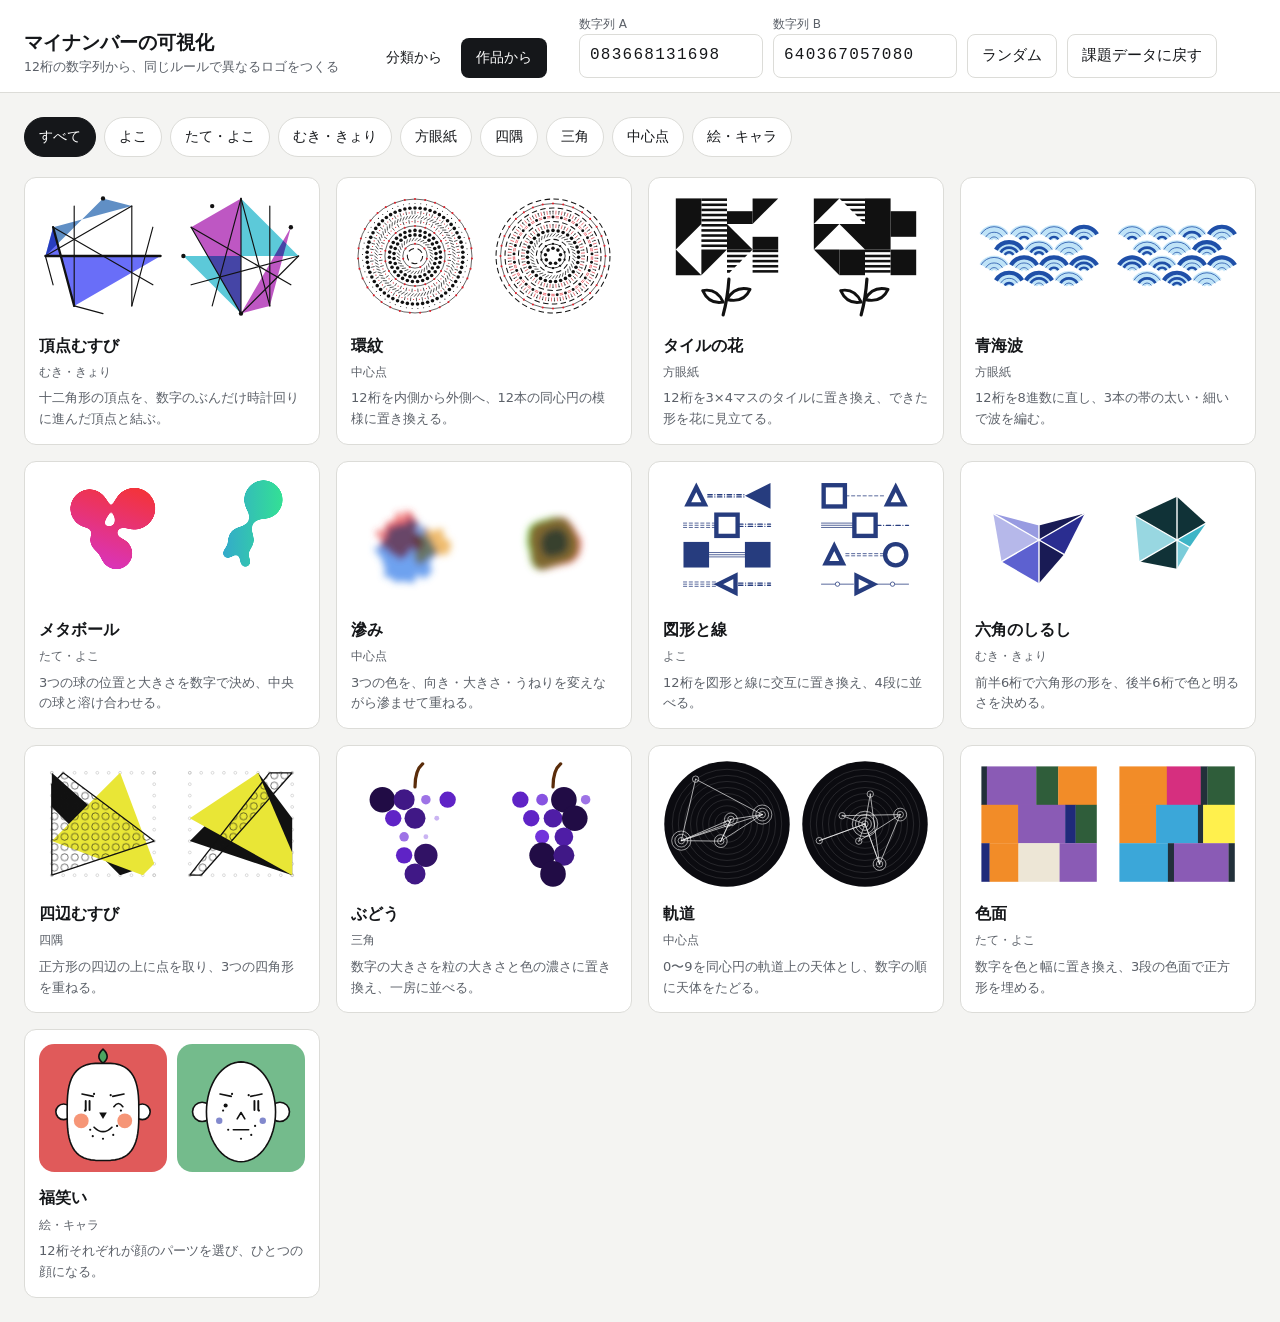
==== index.html @ 7a44e423 "マイナンバーの可視化 ロゴジェネレーターを追加 12桁の数字列から、同じルールで異なるロゴをつくる Web ページ。 「分類から」(座標系と配置の分類による汎用図形)と「作品から」(13のルール)の2" ====
<!doctype html>
<html lang="ja">
<head>
<meta charset="utf-8">
<meta name="viewport" content="width=device-width, initial-scale=1">
<title>マイナンバーの可視化 ロゴジェネレーター</title>
<script>document.write('<link rel="stylesheet" href="style.css?t=' + Date.now() + '">');</script>
</head>
<body>
<header class="top">
  <div class="brand">
    <h1>マイナンバーの可視化</h1>
    <p>12桁の数字列から、同じルールで異なるロゴをつくる</p>
  </div>
  <nav class="pages" aria-label="ページ"><a href="shapes.html">分類から</a><a href="index.html" aria-current="page">作品から</a></nav>
  <div class="nums">
    <label>数字列 A<input id="numA" inputmode="numeric" maxlength="12" autocomplete="off" spellcheck="false"></label>
    <label>数字列 B<input id="numB" inputmode="numeric" maxlength="12" autocomplete="off" spellcheck="false"></label>
    <button type="button" id="btnRandom">ランダム</button>
    <button type="button" id="btnReset">課題データに戻す</button>
  </div>
  <p class="warn" id="warn" role="status"></p>
</header>

<main id="app"></main>
<div id="printArea" aria-hidden="true"></div>

<script>
// 古いファイルがブラウザに残らないよう、読み込むたびに取り直す
['core', 'rules', 'view', 'app'].forEach(n => document.write('<script src="' + n + '.js?t=' + Date.now() + '"><\/script>'));
</script>
</body>
</html>
---- style.css ----
:root {
  --bg: #f4f4f2;
  --panel: #ffffff;
  --ink: #15171a;
  --sub: #5b6068;
  --line: #dcdcd8;
  --accent: #1f4fd8;
  --font: 'Hiragino Sans', 'Noto Sans JP', 'Yu Gothic', system-ui, sans-serif;
}
* { box-sizing: border-box; }
body { margin: 0; background: var(--bg); color: var(--ink); font-family: var(--font); font-size: 15px; line-height: 1.7; }
button, input { font: inherit; color: inherit; }
button { cursor: pointer; border: 1px solid var(--line); background: var(--panel); border-radius: 8px; padding: 8px 14px; min-height: 40px; }
button:hover { border-color: var(--ink); }
button.primary { background: var(--ink); color: #fff; border-color: var(--ink); }
button:focus-visible, input:focus-visible, .card:focus-visible { outline: 2px solid var(--accent); outline-offset: 2px; }

.top { position: sticky; top: 0; z-index: 5; background: var(--panel); border-bottom: 1px solid var(--line); padding: 14px 24px; display: flex; flex-wrap: wrap; gap: 12px 32px; align-items: end; }
.brand h1 { margin: 0; font-size: 19px; line-height: 1.3; }
.brand p { margin: 2px 0 0; font-size: 12.5px; color: var(--sub); }
.pages { display: flex; gap: 4px; align-self: end; }
.pages a { display: inline-flex; align-items: center; min-height: 40px; padding: 0 14px; border-radius: 8px; color: var(--ink); text-decoration: none; font-size: 14px; border: 1px solid transparent; }
.pages a:hover { border-color: var(--line); }
.pages a[aria-current="page"] { background: var(--ink); color: #fff; }
.pages a:focus-visible { outline: 2px solid var(--accent); outline-offset: 2px; }
.nums { display: flex; flex-wrap: wrap; gap: 10px; align-items: end; }
.nums label { display: flex; flex-direction: column; font-size: 12px; color: var(--sub); }
.nums input { width: 11.5em; padding: 7px 10px; min-height: 40px; border: 1px solid var(--line); border-radius: 8px; font-family: ui-monospace, 'SF Mono', Menlo, monospace; font-size: 16px; letter-spacing: .08em; color: var(--ink); background: #fff; }
.nums input.bad { border-color: #c62828; }
.warn { flex-basis: 100%; margin: 0; font-size: 12.5px; color: #c62828; min-height: 0; }
.warn:empty { display: none; }

main { max-width: 1320px; margin: 0 auto; padding: 24px; }

.chips { display: flex; flex-wrap: wrap; gap: 8px; margin: 0 0 20px; }
.chips button { border-radius: 999px; padding: 6px 14px; font-size: 13.5px; }
.chips button[aria-pressed="true"] { background: var(--ink); color: #fff; border-color: var(--ink); }

.grid { display: grid; grid-template-columns: repeat(auto-fill, minmax(280px, 1fr)); gap: 16px; }
.card { display: block; width: 100%; text-align: left; background: var(--panel); border: 1px solid var(--line); border-radius: 12px; padding: 14px; min-height: 0; }
.card:hover { border-color: var(--ink); }
.card .pair { display: grid; grid-template-columns: 1fr 1fr; gap: 10px; }
.card svg { display: block; width: 100%; height: auto; }
.card h2 { margin: 12px 0 0; font-size: 16px; }
.card .cat { font-size: 12px; color: var(--sub); }
.card p { margin: 4px 0 0; font-size: 13px; color: var(--sub); line-height: 1.6; }
.empty { color: var(--sub); }

.picker-h { margin: 0 0 10px; font-size: 14px; }
.tiles { display: grid; grid-template-columns: repeat(auto-fill, minmax(104px, 1fr)); gap: 10px; margin-bottom: 18px; }
.tiles button { display: flex; flex-direction: column; align-items: center; gap: 4px; padding: 10px 6px; font-size: 13px; }
.tiles button small { font-size: 10.5px; opacity: .75; line-height: 1.2; }
.tiles button svg { width: 56px; height: 56px; display: block; }
.tiles button[aria-pressed="true"] { background: var(--ink); color: #fff; border-color: var(--ink); }
.opts { display: flex; flex-wrap: wrap; gap: 14px 28px; }
.opts fieldset { border: 0; padding: 0; margin: 0; min-width: 0; }
.opts legend { padding: 0; font-size: 12px; color: var(--sub); margin-bottom: 4px; }
.opts .seg { display: flex; flex-wrap: wrap; gap: 6px; }
.opts .seg button { padding: 6px 12px; font-size: 13.5px; }
.opts .seg button[aria-pressed="true"] { background: var(--ink); color: #fff; border-color: var(--ink); }
.opts .sw { display: inline-block; width: 12px; height: 12px; border-radius: 50%; margin-right: 6px; vertical-align: -1px; border: 1px solid rgba(255,255,255,.6); }
.back { margin-bottom: 16px; }
.detail-head h2 { margin: 0; font-size: 26px; line-height: 1.3; }
.detail-head .cat { font-size: 13px; color: var(--sub); }
.detail-head p { margin: 6px 0 0; color: var(--sub); }

.cols { display: flex; flex-wrap: wrap; gap: 24px; margin-top: 20px; }
.cols > .left { flex: 1 1 520px; min-width: 0; }
.cols > .right { flex: 1 1 420px; min-width: 0; }
.panel { background: var(--panel); border: 1px solid var(--line); border-radius: 12px; padding: 18px; margin-bottom: 16px; }
.panel h3 { margin: 0 0 10px; font-size: 14px; }

.logos { display: grid; grid-template-columns: repeat(auto-fit, minmax(220px, 1fr)); gap: 18px; }
.logo svg { display: block; width: 100%; height: auto; }
.logo .digits { margin: 8px 0; text-align: center; font-family: ui-monospace, 'SF Mono', Menlo, monospace; letter-spacing: .08em; }
.logo .acts { display: flex; gap: 8px; justify-content: center; }
.logo .acts button { font-size: 13px; padding: 6px 12px; }

.thumbs { display: flex; flex-wrap: wrap; gap: 14px; align-items: center; }
.thumbs .t { width: 30mm; height: 30mm; border: 1px solid var(--line); }
.thumbs .t svg { display: block; width: 100%; height: 100%; }
.thumbs p { margin: 0; font-size: 12.5px; color: var(--sub); }

.vars { display: grid; grid-template-columns: repeat(auto-fill, minmax(96px, 1fr)); gap: 12px; }
.vars figure { margin: 0; }
.vars svg { display: block; width: 100%; height: auto; }
.vars figcaption { font-size: 10.5px; text-align: center; color: var(--sub); font-family: ui-monospace, 'SF Mono', Menlo, monospace; }

.legend svg { display: block; width: 100%; height: auto; }
.steps { margin: 0; padding-left: 1.4em; font-size: 14px; }
.steps li { margin-bottom: 4px; }

.sheet-form { display: flex; flex-wrap: wrap; gap: 10px; align-items: end; margin-bottom: 14px; }
.sheet-form label { display: flex; flex-direction: column; font-size: 12px; color: var(--sub); flex: 1 1 160px; }
.sheet-form input { padding: 7px 10px; min-height: 40px; border: 1px solid var(--line); border-radius: 8px; color: var(--ink); background: #fff; }
.sheet-box { border: 1px solid var(--line); background: #fff; overflow-x: auto; }
.sheet-box svg { display: block; width: 100%; min-width: 640px; height: auto; }

.note { margin: -4px 0 10px; font-size: 12.5px; color: var(--sub); }
.hint { display: none; }
.hit { cursor: pointer; outline: none; }
.hit:hover, .hit:focus-visible { fill: rgba(31, 79, 216, .1); }
.logos [data-d] { transition: opacity .15s; }
.logos.hl [data-d] { opacity: .1; }
.logos.hl [data-d].on { opacity: 1; }
.logos.hl .hint.on { display: inline; }

#printArea { display: none; }
@page { size: A3 landscape; margin: 0; }
@media print {
  body > *:not(#printArea) { display: none !important; }
  #printArea { display: block; }
  #printArea svg { width: 420mm; height: 297mm; display: block; }
}
@media (max-width: 600px) {
  .top { padding: 12px 16px; }
  main { padding: 16px; }
  .nums input { width: 100%; }
  .nums label { flex: 1 1 100%; }
}
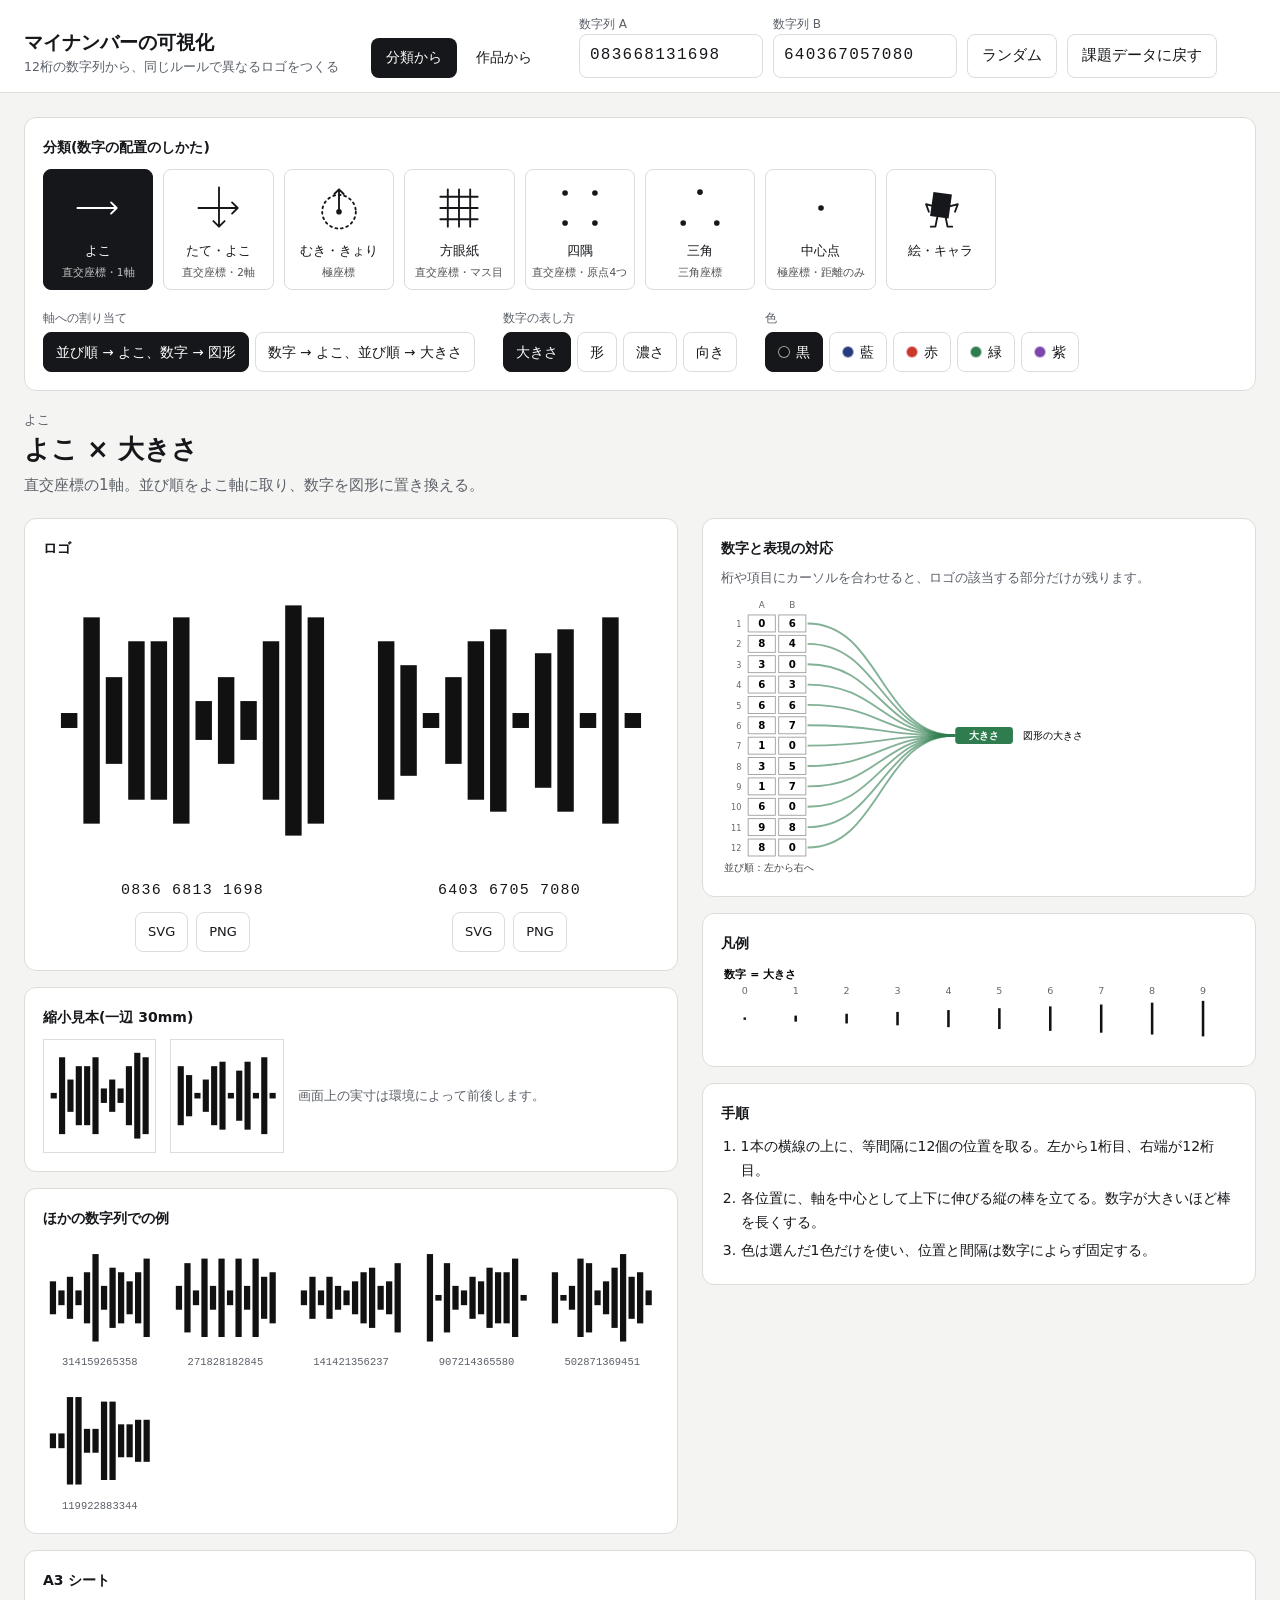
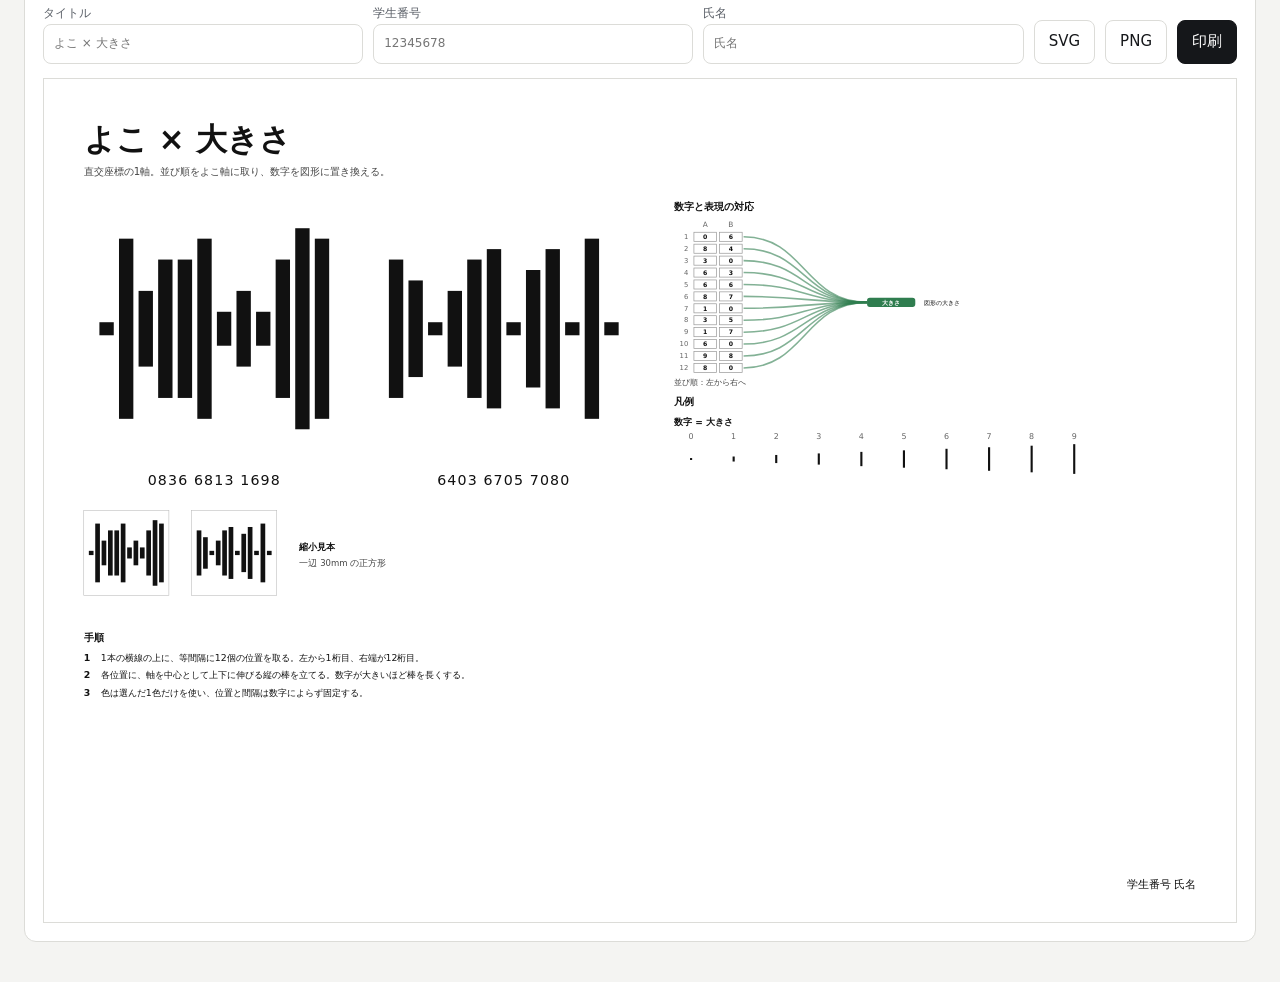
==== commit 2bb33890: "トップページを「分類から」にする 「分類から」を index.html、「作品から」を works.html に入れ替え。 以前の shapes.html は index.html へ転送する。  C" ====
--- a/index.html
+++ b/index.html
@@ -3,7 +3,7 @@
 <head>
 <meta charset="utf-8">
 <meta name="viewport" content="width=device-width, initial-scale=1">
-<title>マイナンバーの可視化 ロゴジェネレーター</title>
+<title>マイナンバーの可視化 分類から図形をつくる</title>
 <script>document.write('<link rel="stylesheet" href="style.css?t=' + Date.now() + '">');</script>
 </head>
 <body>
@@ -12,7 +12,7 @@
     <h1>マイナンバーの可視化</h1>
     <p>12桁の数字列から、同じルールで異なるロゴをつくる</p>
   </div>
-  <nav class="pages" aria-label="ページ"><a href="shapes.html">分類から</a><a href="index.html" aria-current="page">作品から</a></nav>
+  <nav class="pages" aria-label="ページ"><a href="index.html" aria-current="page">分類から</a><a href="works.html">作品から</a></nav>
   <div class="nums">
     <label>数字列 A<input id="numA" inputmode="numeric" maxlength="12" autocomplete="off" spellcheck="false"></label>
     <label>数字列 B<input id="numB" inputmode="numeric" maxlength="12" autocomplete="off" spellcheck="false"></label>
@@ -22,12 +22,12 @@
   <p class="warn" id="warn" role="status"></p>
 </header>
 
-<main id="app"></main>
+<main><section id="picker" class="panel"></section><div id="app"></div></main>
 <div id="printArea" aria-hidden="true"></div>
 
 <script>
 // 古いファイルがブラウザに残らないよう、読み込むたびに取り直す
-['core', 'rules', 'view', 'app'].forEach(n => document.write('<script src="' + n + '.js?t=' + Date.now() + '"><\/script>'));
+['core', 'rules', 'view', 'shapes'].forEach(n => document.write('<script src="' + n + '.js?t=' + Date.now() + '"><\/script>'));
 </script>
 </body>
 </html>
